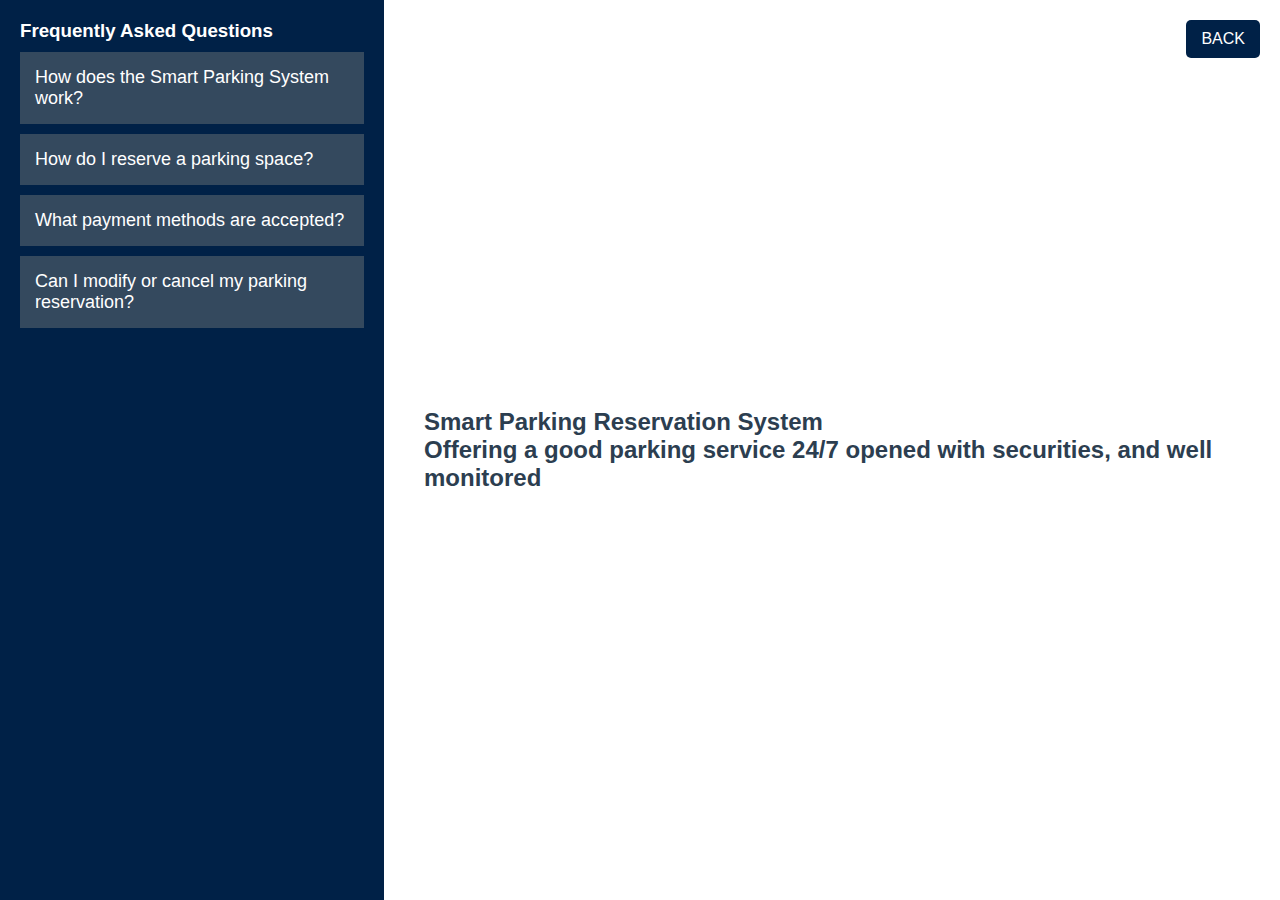
==== help.html @ 247bb4b2 "Initial commit" ====
<!DOCTYPE html>
<html lang="en">
<head>
  <meta charset="UTF-8">
  <meta name="viewport" content="width=device-width, initial-scale=1.0">
  <title>FAQ Section</title>
  <link rel="stylesheet" href="help.css">
</head>
<body>
    <section id="help">
      <div class="faq-list">
        <h3>Frequently Asked Questions</h3>
        <ul>
          <li data-question="q4">How does the Smart Parking System work?</li>
          <li data-question="q1">How do I reserve a parking space?</li>
          <li data-question="q2">What payment methods are accepted?</li>
          <li data-question="q3">Can I modify or cancel my parking reservation?</li>
        </ul>
      </div>
      <div class="faq-content">
        <button class="back-button" onclick="goToHome()">Back</button>
        <h2>Smart Parking Reservation System</h2>
        <h2 id="faq-answer">Offering a good parking service 24/7 opened with securities, and well monitored</h2>
      </div>
    </section>
  
    <script>
      function goToHome() {
        window.location.href = "index.html";
      }


      document.addEventListener("DOMContentLoaded", function() {
  const questions = document.querySelectorAll(".faq-list li");
  const answerContainer = document.getElementById("faq-answer");

  questions.forEach(question => {
    question.addEventListener("click", function() {
      questions.forEach(q => q.classList.remove("active"));
      question.classList.add("active");

      const questionKey = question.getAttribute("data-question");
      answerContainer.innerHTML = answers[questionKey] || "Answer not available.";
    });
  });
});

const answers = {
  q1: `
    <h3>How do I reserve a parking space?</h3>
    <p>To reserve a parking space, simply log into the app, select your location, choose your desired parking area, and select your preferred time slot. Confirm the reservation, and you’ll receive a confirmation with your parking details.</p>
  `,
  q2: `
    <h3>What payment methods are accepted?</h3>
    <p>Since its Mobile, Its better to have a E-Wallet Payments</p>
    <ul>
      <li>Mobile E-Payments (Paypal)</li>
    </ul>
    <p>All transactions are secure and encrypted to protect your information.</p>
  `,
  q3: `
    <h3>Can I modify or cancel my parking reservation?</h3>
    <p>No, our system operates on the principle of "Time is Gold." This ensures efficient use of parking resources and provides the best service for all customers.</p>
    <p>Once a reservation is confirmed, modifications or cancellations are not allowed. We encourage you to double-check all details before finalizing your booking to avoid any inconvenience.</p>
  `,
  q4: `
    <h3>How does the Smart Parking System work?</h3>
    <p><strong>Our Smart Parking uses sensors to detect available parking spaces and provides real-time information to drivers, allowing them to easily locate the vacant spots.</strong></p>
    <p>Tips for Using the Smart Parking System:</p>
    <ol>
      <li><strong>Plan Ahead:</strong> To ensure availability, we recommend reserving your parking space in advance, especially during peak hours.</li>
      <li><strong>Follow Instructions:</strong> Pay attention to signage and follow instructions from our system to easily locate and access your reserved parking space.</li>
      <li><strong>Contact Support:</strong> If you encounter any issues or have questions about our Smart Parking System, feel free to reach out to our customer support team for assistance.</li>
    </ol>
    <p>We hope this information helps enhance your parking experience with our Smart Parking System. If you need further assistance, please don't hesitate to contact us.</p>
  `
};

    </script>
  </body>
</html>
---- help.css ----
* {
    margin: 0;
    padding: 0;
    box-sizing: border-box;
  }

  body {
    font-family: Arial, sans-serif;
    display: flex;
    flex-direction: column;
    height: 100vh;
  }

  #help {
    margin: 0;
    display: flex;
    height: 100vh;
  }

  .faq-list {
    width: 30%;
    background-color: #002147;
    color: white;
    padding: 20px;
    overflow-y: auto;
  }

  .faq-list h3 {
    margin-top: 0;
  }

  .faq-list ul {
    list-style: none;
    padding: 0;
  }

  .faq-list li {
    margin: 10px 0;
    padding: 15px;
    background-color: #34495e;
    cursor: pointer;
    font-size: 18px;
    transition: background-color 0.3s;
  }

  .faq-list li:hover, .faq-list li.active {
    background-color: #002147;
  }

  .faq-content {
    width: 70%;
    padding: 40px;
    background-color: white;
    color: #2c3e50;
    overflow-y: auto;
    display: flex;
    flex-direction: column;
    justify-content: center;
    align-items: flex-start;
  }

  .faq-content h2 {
    margin-top: 0;
    font-size: 24px;
  }

  .faq-content p {
    font-size: 16px;
    line-height: 1.6;
    margin: 10px 0;
  }

  .back-button {
    position: absolute;
    top: 20px;
    right: 20px;
    background-color: #002147;
    color: white;
    padding: 10px 15px;
    border: none;
    border-radius: 5px;
    cursor: pointer;
    font-size: 16px;
    text-transform: uppercase;
    transition: background-color 0.3s;
  }

  .back-button:hover {
    background-color: #106dd8;
  }
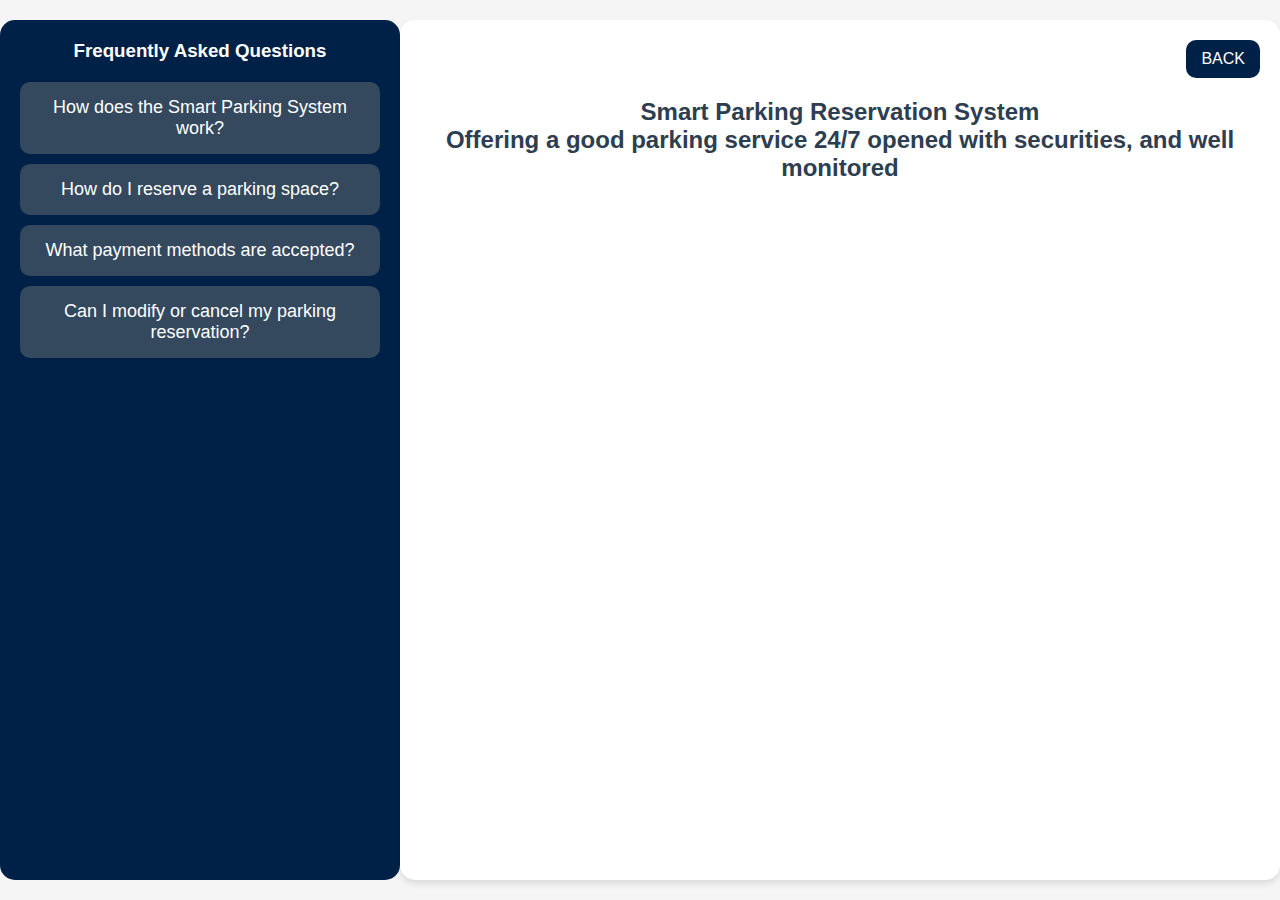
==== commit 22da5e6f: "responsiveness" ====
--- a/help.html
+++ b/help.html
@@ -54,7 +54,7 @@
     <h3>What payment methods are accepted?</h3>
     <p>Since its Mobile, Its better to have a E-Wallet Payments</p>
     <ul>
-      <li>Mobile E-Payments (Paypal)</li>
+      <li>Mobile E-Payments (Gcash)</li>
     </ul>
     <p>All transactions are secure and encrypted to protect your information.</p>
   `,
--- a/help.css
+++ b/help.css
@@ -1,90 +1,144 @@
+/* General Reset */
 * {
-    margin: 0;
-    padding: 0;
-    box-sizing: border-box;
-  }
+  margin: 0;
+  padding: 0;
+  box-sizing: border-box;
+}
 
-  body {
-    font-family: Arial, sans-serif;
-    display: flex;
-    flex-direction: column;
-    height: 100vh;
-  }
+body {
+  font-family: Arial, sans-serif;
+  display: flex;
+  flex-direction: column;
+  min-height: 100vh;
+  background-color: #f5f5f5;
+}
 
+/* Help Section */
+#help {
+  margin: 0;
+  display: flex;
+  flex-wrap: wrap; /* Ensures layout adjusts for smaller screens */
+  height: 100vh;
+}
+
+/* FAQ List */
+.faq-list {
+  width: 100%; /* Full width on small screens */
+  max-width: 400px; /* Restricts width on larger screens */
+  background-color: #002147;
+  color: white;
+  padding: 20px;
+  overflow-y: auto;
+  border-radius: 15px; /* Rounded corners for the list */
+  margin: 20px auto; /* Centered for smaller screens */
+  flex: 1;
+}
+
+.faq-list h3 {
+  margin-bottom: 20px;
+  text-align: center;
+}
+
+.faq-list ul {
+  list-style: none;
+  padding: 0;
+}
+
+.faq-list li {
+  margin: 10px 0;
+  padding: 15px;
+  background-color: #34495e;
+  cursor: pointer;
+  font-size: 18px;
+  transition: background-color 0.3s, transform 0.2s;
+  border-radius: 10px; /* Rounded corners for tabs */
+  text-align: center;
+}
+
+.faq-list li:hover,
+.faq-list li.active {
+  background-color: #106dd8;
+  color: white;
+  transform: scale(1.02); /* Slight zoom effect on hover */
+}
+
+/* FAQ Content */
+.faq-content {
+  width: 100%; /* Full width on mobile */
+  flex: 2; /* Larger area on larger screens */
+  padding: 20px;
+  background-color: white;
+  color: #2c3e50;
+  overflow-y: auto;
+  display: flex;
+  flex-direction: column;
+  justify-content: flex-start;
+  align-items: flex-start;
+  border-radius: 15px; /* Rounded corners for content */
+  margin: 20px auto; /* Spacing for smaller screens */
+  box-shadow: 0 4px 6px rgba(0, 0, 0, 0.1); /* Soft shadow for better design */
+}
+
+.faq-content h2 {
+  margin-top: 0;
+  font-size: 24px;
+  text-align: center;
+  width: 100%;
+}
+
+.faq-content p {
+  font-size: 16px;
+  line-height: 1.6;
+  margin: 10px 0;
+}
+
+.back-button {
+  align-self: flex-end; /* Align button to the top-right */
+  background-color: #002147;
+  color: white;
+  padding: 10px 15px;
+  border: none;
+  border-radius: 10px; /* Rounded button */
+  cursor: pointer;
+  font-size: 16px;
+  text-transform: uppercase;
+  transition: background-color 0.3s, transform 0.2s;
+  margin-bottom: 20px;
+}
+
+.back-button:hover {
+  background-color: #106dd8;
+  transform: scale(1.05); /* Slight zoom effect on hover */
+}
+
+/* Responsive Design */
+@media (max-width: 768px) {
   #help {
-    margin: 0;
-    display: flex;
-    height: 100vh;
+    flex-direction: column; /* Stack FAQ list and content vertically */
+    height: auto; /* Adjust height for content overflow */
   }
 
   .faq-list {
-    width: 30%;
-    background-color: #002147;
-    color: white;
-    padding: 20px;
-    overflow-y: auto;
+    width: 90%; /* Adjust width for smaller screens */
+    margin: 10px auto;
   }
 
-  .faq-list h3 {
-    margin-top: 0;
+  .faq-content {
+    width: 90%; /* Adjust width for smaller screens */
+    margin: 10px auto;
   }
 
-  .faq-list ul {
-    list-style: none;
-    padding: 0;
+  .faq-content h2 {
+    font-size: 20px; /* Adjust font size for smaller screens */
   }
 
   .faq-list li {
-    margin: 10px 0;
-    padding: 15px;
-    background-color: #34495e;
-    cursor: pointer;
-    font-size: 18px;
-    transition: background-color 0.3s;
-  }
-
-  .faq-list li:hover, .faq-list li.active {
-    background-color: #002147;
-  }
-
-  .faq-content {
-    width: 70%;
-    padding: 40px;
-    background-color: white;
-    color: #2c3e50;
-    overflow-y: auto;
-    display: flex;
-    flex-direction: column;
-    justify-content: center;
-    align-items: flex-start;
-  }
-
-  .faq-content h2 {
-    margin-top: 0;
-    font-size: 24px;
-  }
-
-  .faq-content p {
-    font-size: 16px;
-    line-height: 1.6;
-    margin: 10px 0;
+    font-size: 16px; /* Adjust font size for tabs */
+    padding: 10px; /* Adjust padding for smaller screens */
   }
 
   .back-button {
-    position: absolute;
-    top: 20px;
-    right: 20px;
-    background-color: #002147;
-    color: white;
-    padding: 10px 15px;
-    border: none;
-    border-radius: 5px;
-    cursor: pointer;
-    font-size: 16px;
-    text-transform: uppercase;
-    transition: background-color 0.3s;
+    font-size: 14px; /* Adjust font size for smaller screens */
+    padding: 8px 12px; /* Adjust padding for smaller screens */
   }
-
-  .back-button:hover {
-    background-color: #106dd8;
-  }+}
